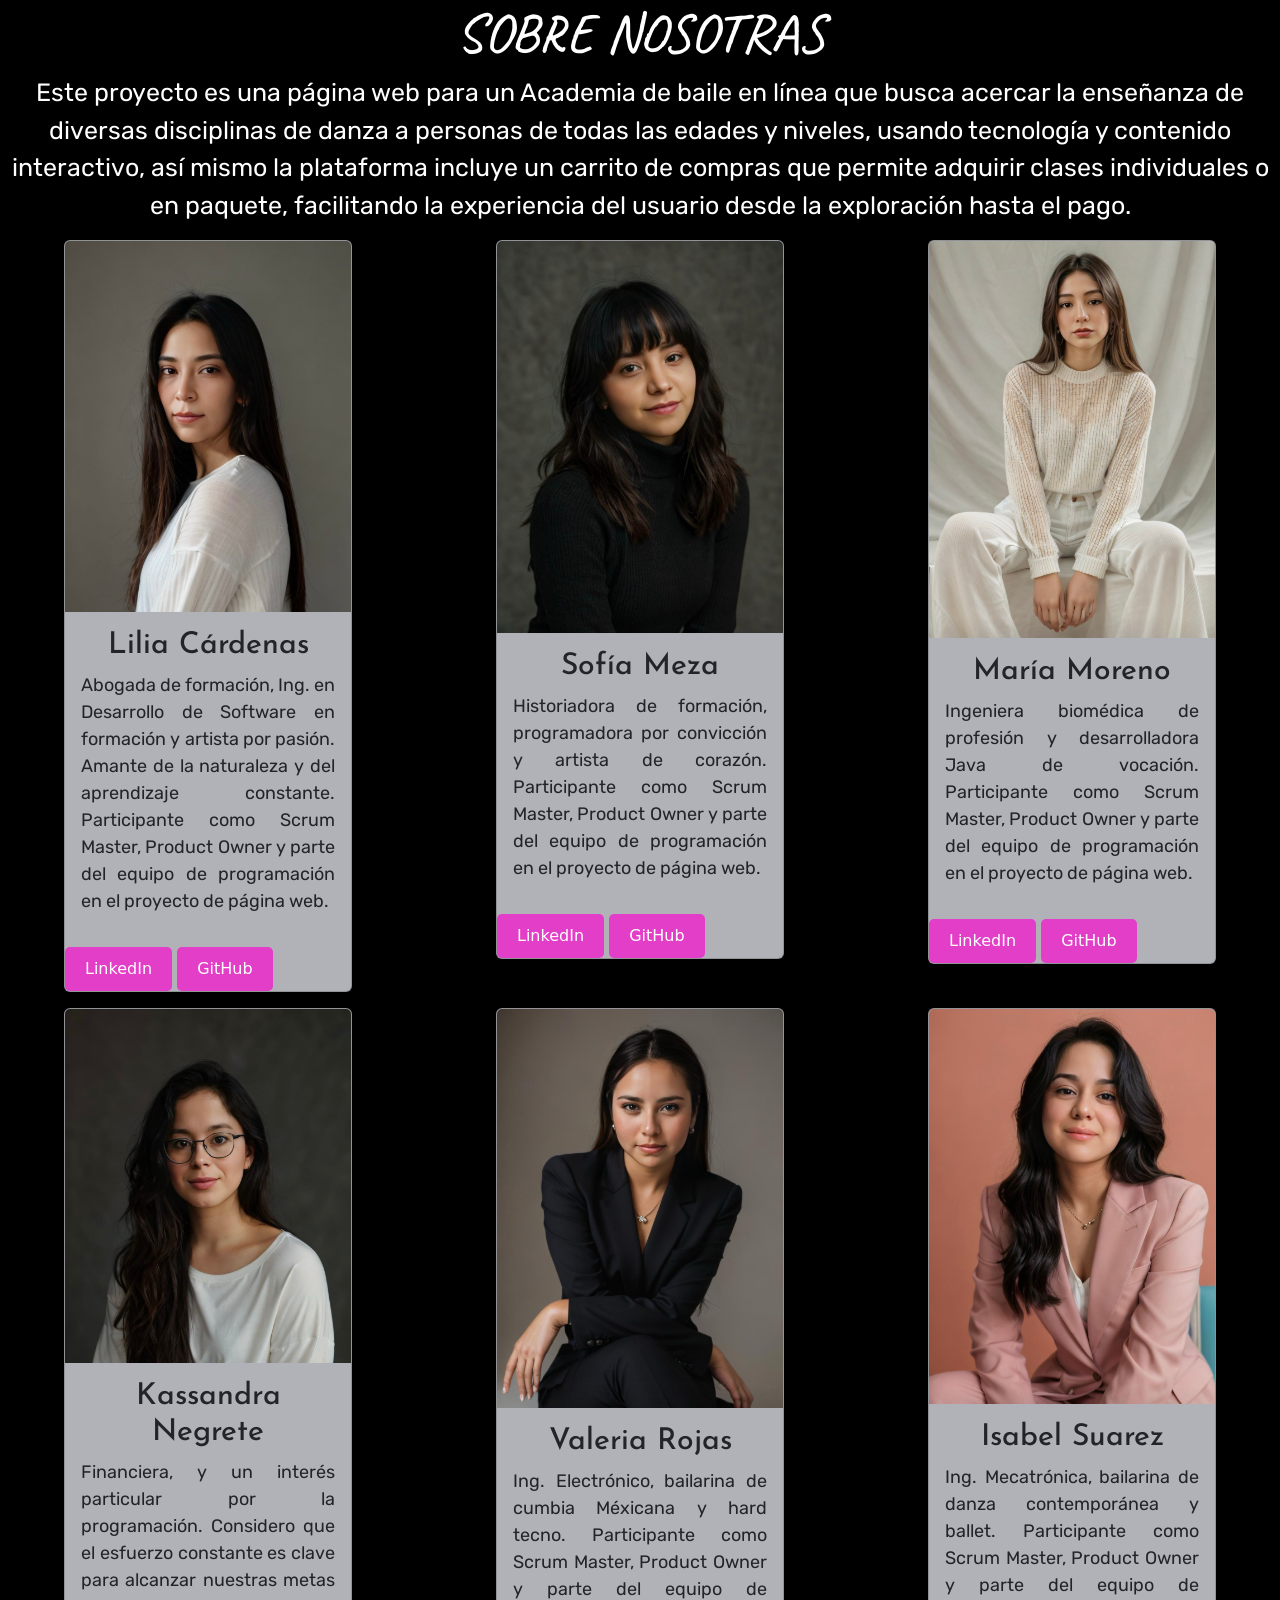
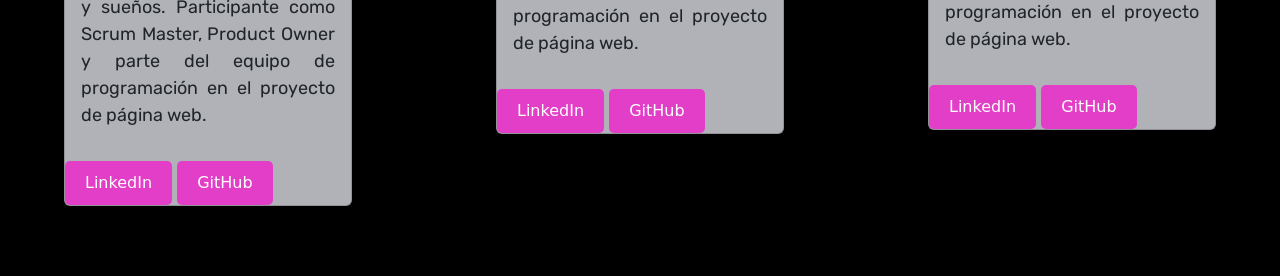
==== index.html @ bf6ac8e8 "Se actualizó nombre del documento de about a index.html" ====
<!DOCTYPE html>
<html lang="en">

<head>
  <meta charset="UTF-8">
  <meta name="viewport" content="width=device-width, initial-scale=1.0">
  <title>Nosotros</title>
  <link href="https://cdn.jsdelivr.net/npm/bootstrap@5.3.7/dist/css/bootstrap.min.css" rel="stylesheet"
    integrity="sha384-LN+7fdVzj6u52u30Kp6M/trliBMCMKTyK833zpbD+pXdCLuTusPj697FH4R/5mcr" crossorigin="anonymous">
  <link rel="stylesheet" href="./styles.css">
  <link rel="preconnect" href="https://fonts.googleapis.com">
  <link rel="preconnect" href="https://fonts.googleapis.com">
  <link rel="preconnect" href="https://fonts.gstatic.com" crossorigin>
  <link href="https://fonts.googleapis.com/css2?family=Caveat:wght@400..700&display=swap" rel="stylesheet">
  <link rel="preconnect" href="https://fonts.gstatic.com" crossorigin>

  <link rel="preconnect" href="https://fonts.googleapis.com">
  <link rel="preconnect" href="https://fonts.gstatic.com" crossorigin>
  <link href="https://fonts.googleapis.com/css2?family=Rubik:ital,wght@0,300..900;1,300..900&display=swap"
    rel="stylesheet">

  <link rel="preconnect" href="https://fonts.googleapis.com">
  <link rel="preconnect" href="https://fonts.gstatic.com" crossorigin>
  <link href="https://fonts.googleapis.com/css2?family=Josefin+Sans:ital,wght@0,100..700;1,100..700&display=swap"
    rel="stylesheet">


</head>

<body>

  <div>
    <h1 class="titulo">SOBRE NOSOTRAS</h1>
  </div>
  <div>
    <p class="textoCuerpo"> Este proyecto es una página web para un Academia de baile en línea que busca acercar la
      enseñanza de diversas disciplinas de danza a personas de todas las edades y niveles, usando tecnología y contenido
      interactivo, así mismo la plataforma incluye un carrito de compras que permite adquirir clases individuales o en
      paquete, facilitando la experiencia del usuario desde la exploración hasta el pago.</p>
  </div>

  <div class="" style="margin-bottom: 70px;">
    <div class="row row-cols-1 row-cols-md-2 row-cols-lg-3 g-3">
      <div class="col">
        <div class="card mx-auto" style="width: 18rem; margin:auto">
          <img src="./img/lilia.jpg" class="card-img-top" alt="...">
          <div class="card-body">
            <h5 class="cardTitle">Lilia Cárdenas</h5>
            <p class="cardText">Abogada de formación, Ing. en Desarrollo de Software en formación y artista por pasión.
              Amante de la naturaleza y del aprendizaje constante.
              Participante como Scrum Master, Product Owner y parte del equipo de programación en el proyecto de página
              web.</p>
          </div>
          <div>

            <a href="https://www.linkedin.com/in/lilia-c%C3%A1rdenas-049604313?trk=contact-info" target="_blank"><button
                type="button" class="btn">LinkedIn</button></a>
            <a href="https://github.com/liliacar" target="_blank"><button type="button" class="btn">GitHub</button></a>

          </div>
        </div>
      </div>

      <div class="col">
        <div class="card mx-auto" style="width: 18rem; margin:auto">
          <img src="./img/sofia.jpg" class="card-img-top" alt="...">
          <div class="card-body">
            <h5 class="cardTitle">Sofía Meza</h5>
            <p class="cardText">Historiadora de formación, programadora por convicción y artista de corazón.
              Participante como Scrum Master, Product Owner y parte del equipo de programación en el proyecto de página
              web.</p>
          </div>
          <div>
            <a href="https://www.linkedin.com/in/sof%C3%ADa-meza-espinosa-33200b213/" target="_blank"><button
                type="button" class="btn">LinkedIn</button></a>
            <a href="https://github.com/alcachofa96" target="_blank"><button type="button" class="btn">GitHub</button></a>
          </div>
        </div>
      </div>

      <div class="col">
        <div class="card mx-auto" style="width: 18rem; margin:auto">
          <img src="./img/maria.jpg" class="card-img-top" alt="...">
          <div class="card-body">
            <h5 class="cardTitle">María Moreno</h5>
            <p class="cardText">Ingeniera biomédica de profesión y desarrolladora Java de vocación.
              Participante como Scrum Master, Product Owner y parte del equipo de programación en el proyecto de página
              web.</p>
          </div>
          <div>
            <a href="https://www.linkedin.com/in/mariamorenoarm/" target="_blank"><button
                type="button" class="btn">LinkedIn</button></a>
            <a href="https://github.com/mariamorenoarm" target="_blank"><button type="button" class="btn">GitHub</button></a>
          </div>
        </div>
      </div>

      <div class="col">
        <div class="card mx-auto" style="width: 18rem; margin:auto">
          <img src="./img/kassandra.jpg" class="card-img-top" alt="...">
          <div class="card-body">
            <h5 class="cardTitle">Kassandra Negrete</h5>
            <p class="cardText">Financiera, y un interés particular por la programación. Considero que el esfuerzo
              constante es clave para alcanzar nuestras metas y sueños.
              Participante como Scrum Master, Product Owner y parte del equipo de programación en el proyecto de página
              web.</p>
          </div>
          <div>
            <a href="https://www.linkedin.com/in/kassandra-negrete/" target="_blank"><button
                type="button" class="btn">LinkedIn</button></a>
            <a href="https://github.com/kass-98" target="_blank"><button type="button" class="btn">GitHub</button></a>
          </div>
        </div>
      </div>

      <div class="col">
        <div class="card mx-auto" style="width: 18rem; margin:auto">
          <img src="./img/valeria.jpg" class="card-img-top" alt="...">
          <div class="card-body">
            <h5 class="cardTitle">Valeria Rojas</h5>
            <p class="cardText">Ing. Electrónico, bailarina de cumbia Méxicana y hard tecno.
              Participante como Scrum Master, Product Owner y parte del equipo de programación en el proyecto de página
              web.</p>
          </div>
          <div>
            <a href="https://www.linkedin.com/in/valeria-rojas-acatitla-288832358?utm_source=share&utm_campaign=share_via&utm_content=profile&utm_medium=ios_app" target="_blank"><button
                type="button" class="btn">LinkedIn</button></a>
            <a href="https://github.com/valeriaR632" target="_blank"><button type="button" class="btn">GitHub</button></a>
          </div>
        </div>
      </div>

      <div class="col">
        <div class="card mx-auto" style="width: 18rem; margin:auto">
          <img src="./img/isabel.jpg" class="card-img-top" alt="...">
          <div class="card-body">
            <h5 class="cardTitle">Isabel Suarez</h5>
            <p class="cardText">Ing. Mecatrónica, bailarina de danza contemporánea y ballet.
              Participante como Scrum Master, Product Owner y parte del equipo de programación en el proyecto de página
              web.</p>
          </div>
          <div>
            <a href="https://www.linkedin.com/in/itsisabelsuarez/" target="_blank"><button
                type="button" class="btn">LinkedIn</button></a>
            <a href="https://github.com/itsisabelsuarez" target="_blank"><button type="button" class="btn">GitHub</button></a>
          </div>
        </div>
      </div>
    </div>
  </div>

  <script src="https://cdn.jsdelivr.net/npm/bootstrap@5.3.7/dist/js/bootstrap.bundle.min.js"
    integrity="sha384-ndDqU0Gzau9qJ1lfW4pNLlhNTkCfHzAVBReH9diLvGRem5+R9g2FzA8ZGN954O5Q"
    crossorigin="anonymous"></script>
</body>

</html>
---- styles.css ----
body{
    background-color: black;
}

h1.titulo{
    font-family: "Caveat", cursive;
    color: rgb(255, 255, 255);
    font-size: 55px;
    text-align: center;
}

.textoCuerpo{
    font-family: "Rubik", sans-serif;
    font-size: 25px;
    color: rgb(255, 255, 255);
    text-align: center;
}

h5.cardTitle{
    font-family: "Josefin Sans", sans-serif;
    text-align: center;
    font-size: 30px;
}

p.cardText{
    font-family: "Rubik", sans-serif;
    text-align: justify;
    font-size: 18px;
}

.card{
    background-color: #B0B2B7;
}

.btn {
    padding: 10px 20px;
    background-color: #E23EC8;
    color: white;
    border: none;
    border-radius: 5px;
    cursor: pointer;
}
.btn:hover {
    background-color: #F5B668;
}
.btn:active {
    background-color: #E23EC8;
}
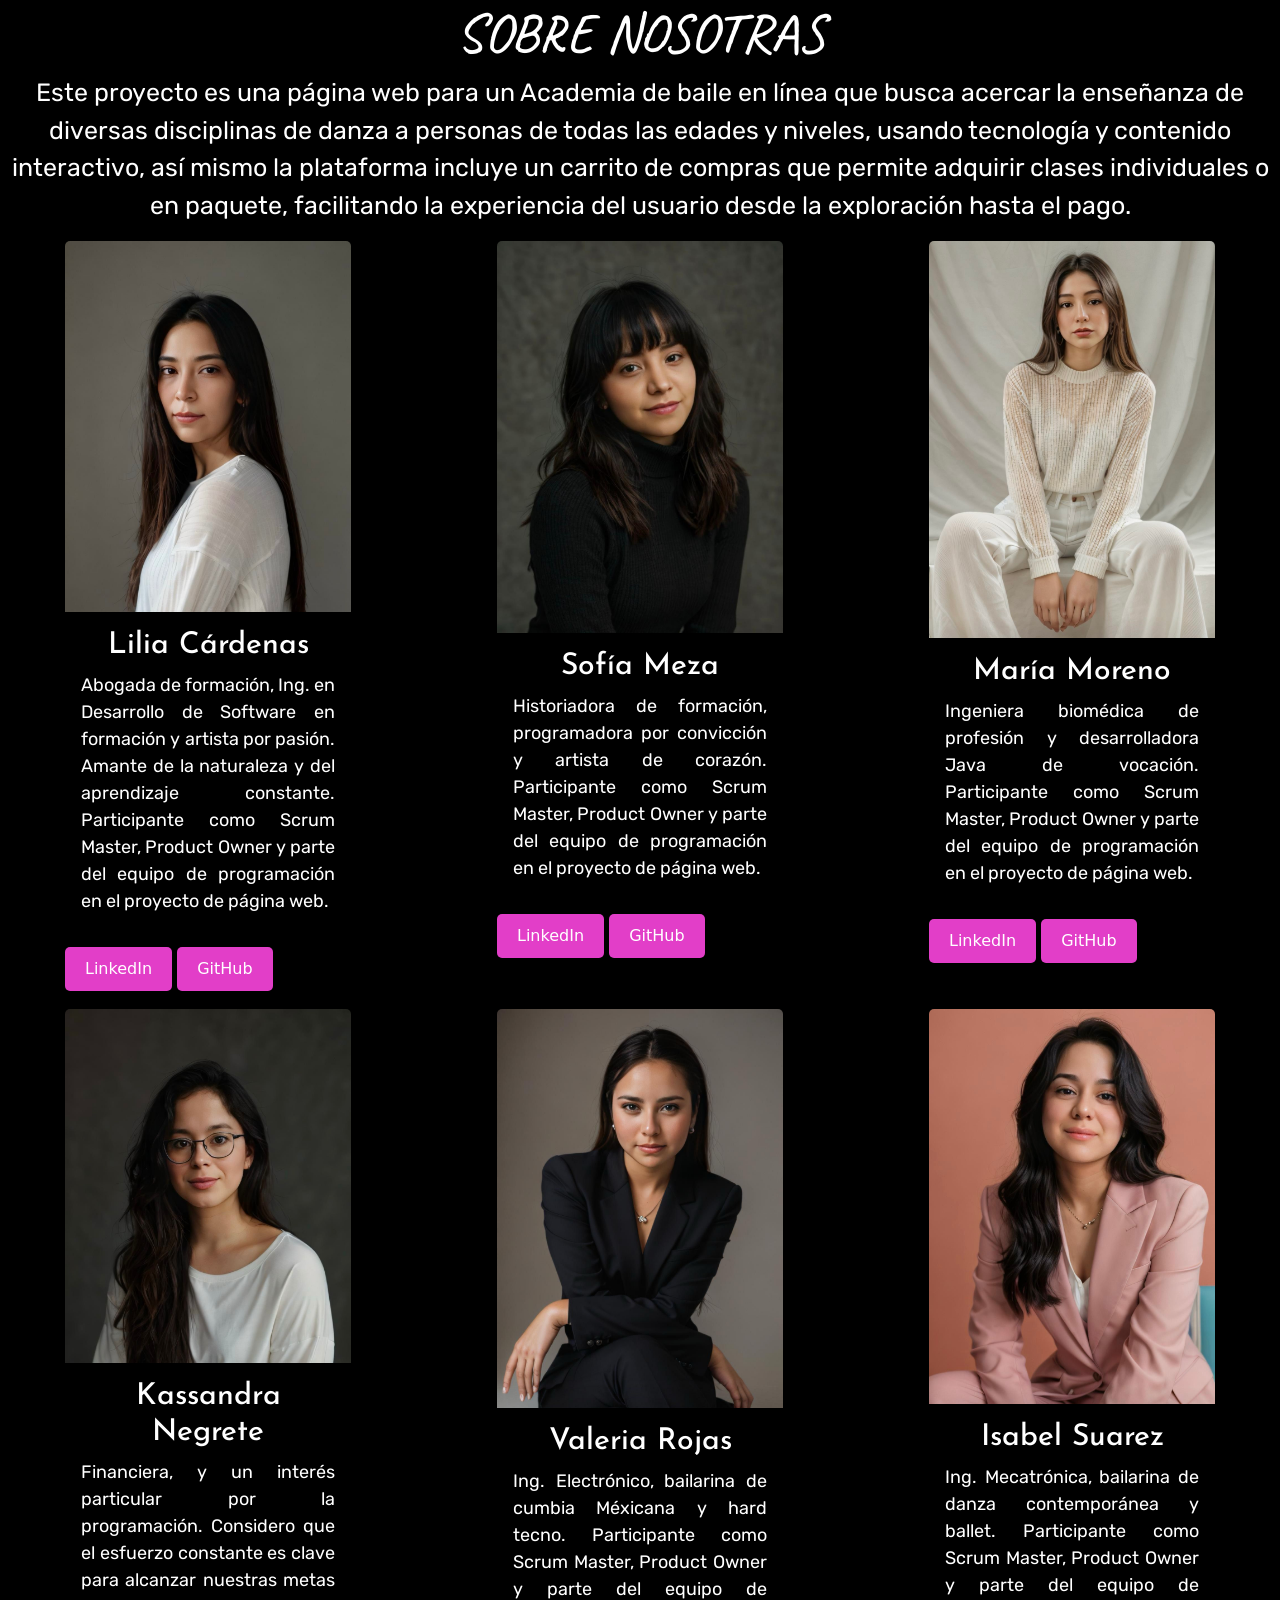
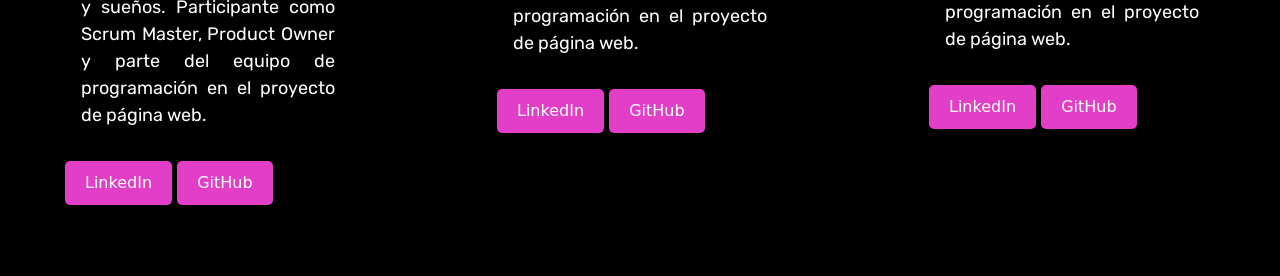
==== commit c9fa0977: "Se agrega contacto.html" ====
--- a/index.html
+++ b/index.html
@@ -51,7 +51,7 @@
               Participante como Scrum Master, Product Owner y parte del equipo de programación en el proyecto de página
               web.</p>
           </div>
-          <div>
+        <div>
 
             <a href="https://www.linkedin.com/in/lilia-c%C3%A1rdenas-049604313?trk=contact-info" target="_blank"><button
                 type="button" class="btn">LinkedIn</button></a>
--- a/styles.css
+++ b/styles.css
@@ -47,3 +47,8 @@
     background-color: #E23EC8;
 }
 
+/* ----CONTACTO----- */
+.card{
+    background-color: black;
+    color: white;
+}
